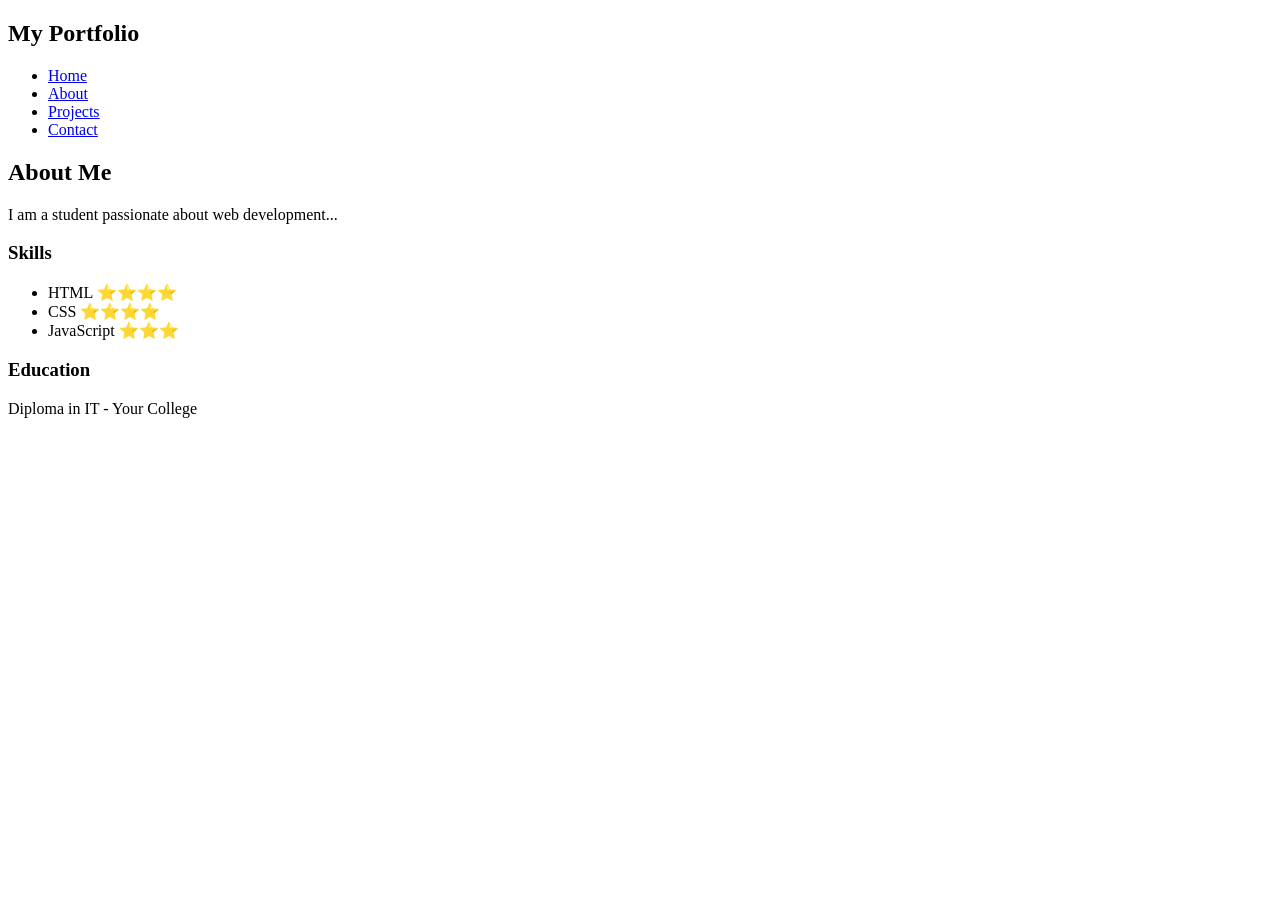
==== about.html @ 1e947635 "Add about.html" ====
<!DOCTYPE html>
<html lang="en">
<head>
    <title>About Me</title>
    <link rel="stylesheet" href="css/style.css">
</head>
<body>

<header>
    <nav>
        <h1>My Portfolio</h1>
        <ul>
            <li><a href="index.html">Home</a></li>
            <li><a href="about.html">About</a></li>
            <li><a href="projects.html">Projects</a></li>
            <li><a href="contact.html">Contact</a></li>
        </ul>
    </nav>
</header>

<section>
    <h2>About Me</h2>
    <p>I am a student passionate about web development...</p>

    <h3>Skills</h3>
    <ul>
        <li>HTML ⭐⭐⭐⭐</li>
        <li>CSS ⭐⭐⭐⭐</li>
        <li>JavaScript ⭐⭐⭐</li>
    </ul>

    <h3>Education</h3>
    <p>Diploma in IT - Your College</p>
</section>

</body>
</html>
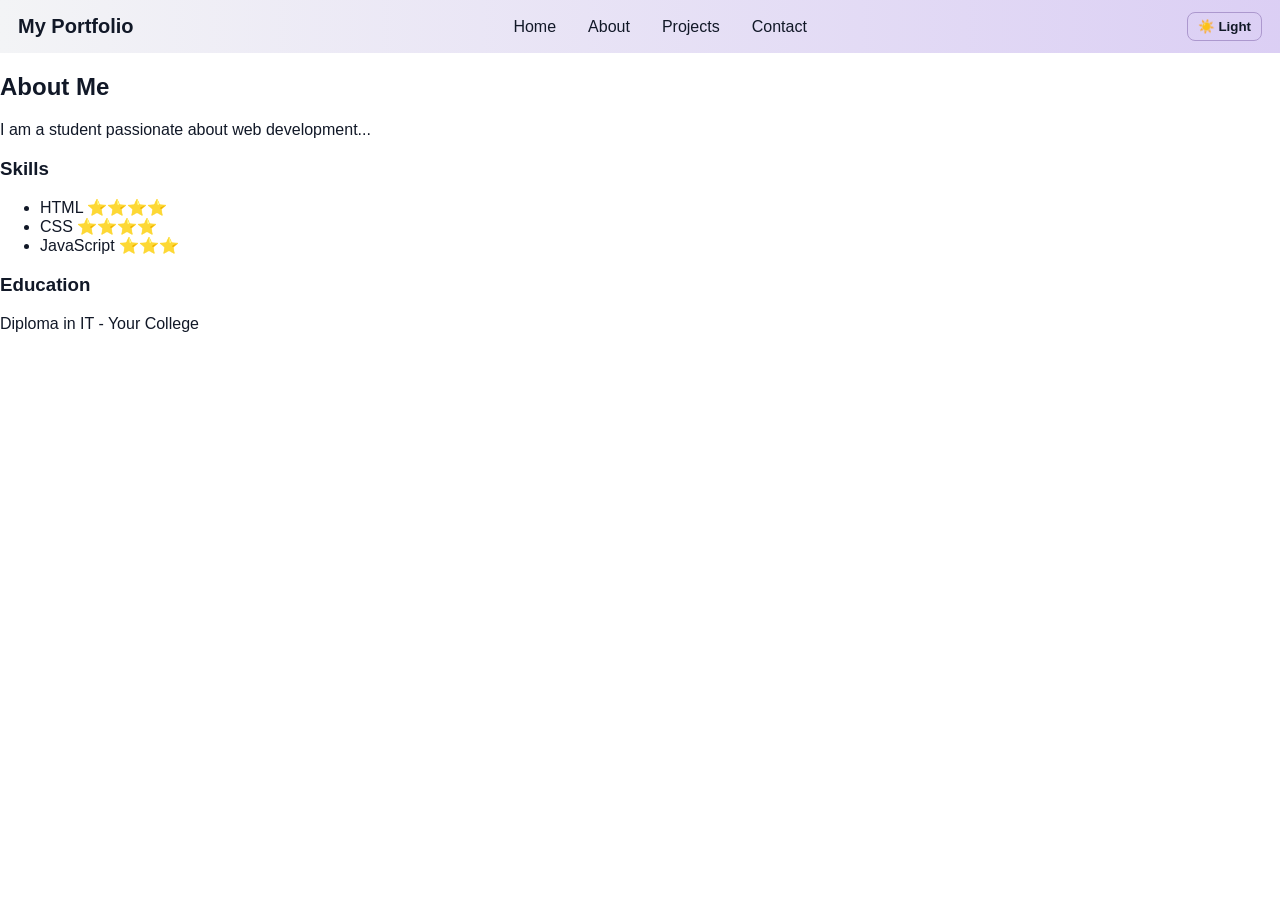
==== commit 080cc6e0: "Add dark/light theme toggle, purple styling, and theme script" ====
--- a/about.html
+++ b/about.html
@@ -15,6 +15,7 @@
             <li><a href="projects.html">Projects</a></li>
             <li><a href="contact.html">Contact</a></li>
         </ul>
+        <button id="theme-toggle" class="theme-toggle" aria-label="Toggle theme">☀️ Light</button>
     </nav>
 </header>
 
@@ -33,5 +34,6 @@
     <p>Diploma in IT - Your College</p>
 </section>
 
+<script src="js/theme.js"></script>
 </body>
 </html>
--- a/css/style.css
+++ b/css/style.css
@@ -0,0 +1,116 @@
+:root {
+    /* Light theme (defaults) */
+    --bg: #ffffff;
+    --text: #111827;
+    --nav-bg: #f3f4f6;
+    --nav-text: #111827;
+    --accent: #7C3AED; /* purple accent */
+    --card-bg: #ffffff;
+    --muted: #6b7280;
+    --silver: #c0c0c0;
+}
+
+[data-theme="dark"] {
+    /* Dark theme overrides */
+    --bg: #0b0b0e; /* near black */
+    --text: #f5f5f7;
+    --nav-bg: #0f1724;
+    --nav-text: #e6e7ea;
+    --accent: #9b59b6; /* softer purple */
+    --card-bg: #0f1114;
+    --muted: #bfc0c5;
+    --silver: #a8a8b0;
+}
+
+/* Global */
+* { box-sizing: border-box; }
+body {
+    font-family: Arial, system-ui, -apple-system, "Segoe UI", Roboto, "Helvetica Neue", sans-serif;
+    margin: 0;
+    background: var(--bg);
+    color: var(--text);
+    transition: background-color 200ms ease, color 200ms ease;
+}
+
+/* Navigation */
+nav {
+    display: flex;
+    align-items: center;
+    gap: 16px;
+    justify-content: space-between;
+    background: linear-gradient(90deg, var(--nav-bg), color-mix(in srgb, var(--nav-bg) 80%, var(--accent) 20%));
+    color: var(--nav-text);
+    padding: 12px 18px;
+}
+
+nav h1 { margin: 0; font-size: 1.25rem; }
+
+nav ul {
+    display: flex;
+    list-style: none;
+    margin: 0;
+    padding: 0;
+}
+
+nav ul li { margin: 0 8px; }
+
+nav a {
+    color: var(--nav-text);
+    text-decoration: none;
+    padding: 6px 8px;
+    border-radius: 6px;
+}
+
+nav a:hover { background: color-mix(in srgb, var(--accent) 10%, transparent); }
+
+/* Theme toggle button */
+.theme-toggle {
+    border: 1px solid color-mix(in srgb, var(--accent) 30%, var(--silver) 70%);
+    background: transparent;
+    color: var(--nav-text);
+    padding: 6px 10px;
+    border-radius: 8px;
+    cursor: pointer;
+    font-weight: 600;
+}
+
+.theme-toggle:hover { background: color-mix(in srgb, var(--accent) 8%, transparent); }
+
+.hero { text-align: center; padding: 50px; }
+.hero img { width: 150px; border-radius: 50%; }
+
+.btn {
+    background: linear-gradient(90deg, var(--accent), color-mix(in srgb, var(--accent) 70%, #ffffff 30%));
+    color: white;
+    padding: 10px 14px;
+    text-decoration: none;
+    border-radius: 8px;
+    display: inline-block;
+}
+
+.grid {
+    display: grid;
+    grid-template-columns: repeat(auto-fit, minmax(200px, 1fr));
+    gap: 20px;
+    padding: 20px;
+}
+
+.card {
+    background: var(--card-bg);
+    border: 1px solid color-mix(in srgb, var(--silver) 20%, transparent);
+    padding: 20px;
+    border-radius: 10px;
+    box-shadow: 0 6px 18px rgba(0,0,0,0.04);
+    transition: transform 160ms ease, box-shadow 160ms ease;
+}
+
+.card:hover { transform: translateY(-6px); box-shadow: 0 18px 36px rgba(0,0,0,0.12); }
+
+/* utility */
+.muted { color: var(--muted); }
+
+/* small screens */
+@media (max-width: 600px) {
+    nav { flex-wrap: wrap; gap: 8px; }
+    .grid { padding: 12px; }
+}
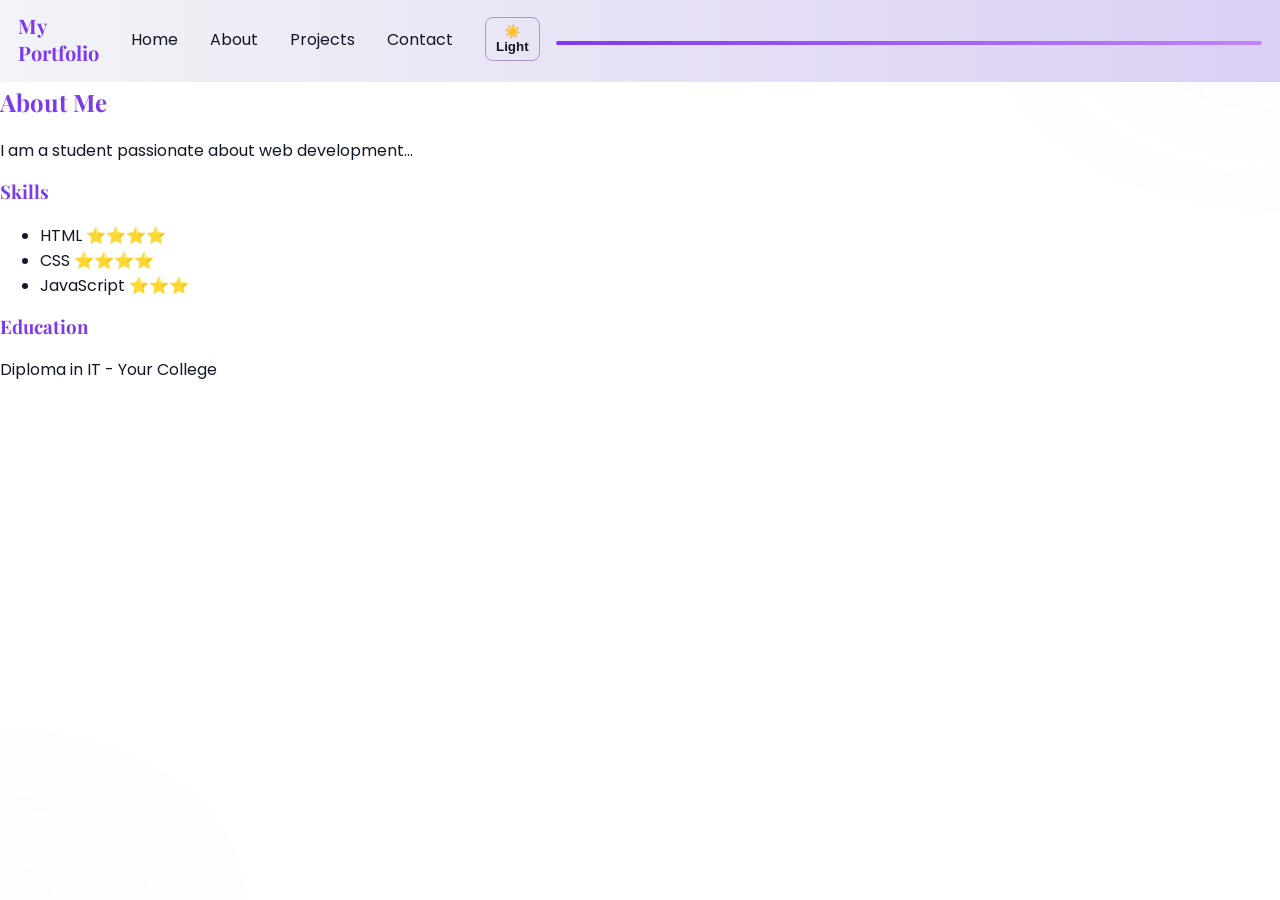
==== commit efeaa43c: "Increase purple styling, add girly fonts and decorative accents" ====
--- a/about.html
+++ b/about.html
@@ -2,6 +2,7 @@
 <html lang="en">
 <head>
     <title>About Me</title>
+    <link href="https://fonts.googleapis.com/css2?family=Playfair+Display:wght@400;700&family=Poppins:wght@300;400;600;700&display=swap" rel="stylesheet">
     <link rel="stylesheet" href="css/style.css">
 </head>
 <body>
--- a/css/style.css
+++ b/css/style.css
@@ -4,7 +4,8 @@
     --text: #111827;
     --nav-bg: #f3f4f6;
     --nav-text: #111827;
-    --accent: #7C3AED; /* purple accent */
+    --accent: #7C3AED; /* primary purple accent */
+    --accent-2: #C084FC; /* softer lavender */
     --card-bg: #ffffff;
     --muted: #6b7280;
     --silver: #c0c0c0;
@@ -17,6 +18,7 @@
     --nav-bg: #0f1724;
     --nav-text: #e6e7ea;
     --accent: #9b59b6; /* softer purple */
+    --accent-2: #B794F4;
     --card-bg: #0f1114;
     --muted: #bfc0c5;
     --silver: #a8a8b0;
@@ -25,7 +27,7 @@
 /* Global */
 * { box-sizing: border-box; }
 body {
-    font-family: Arial, system-ui, -apple-system, "Segoe UI", Roboto, "Helvetica Neue", sans-serif;
+    font-family: 'Poppins', system-ui, -apple-system, "Segoe UI", Roboto, "Helvetica Neue", sans-serif;
     margin: 0;
     background: var(--bg);
     color: var(--text);
@@ -61,7 +63,19 @@
     border-radius: 6px;
 }
 
-nav a:hover { background: color-mix(in srgb, var(--accent) 10%, transparent); }
+nav a:hover { background: color-mix(in srgb, var(--accent) 12%, transparent); color: white; }
+
+/* decorative accent under the nav */
+nav { border-bottom: 4px solid transparent; }
+nav::after {
+    content: '';
+    height: 4px;
+    display: block;
+    width: 100%;
+    background: linear-gradient(90deg, var(--accent), var(--accent-2));
+    margin-top: 8px;
+    border-radius: 4px;
+}
 
 /* Theme toggle button */
 .theme-toggle {
@@ -80,7 +94,7 @@
 .hero img { width: 150px; border-radius: 50%; }
 
 .btn {
-    background: linear-gradient(90deg, var(--accent), color-mix(in srgb, var(--accent) 70%, #ffffff 30%));
+    background: linear-gradient(90deg, var(--accent), var(--accent-2));
     color: white;
     padding: 10px 14px;
     text-decoration: none;
@@ -109,6 +123,29 @@
 /* utility */
 .muted { color: var(--muted); }
 
+/* headings and accents */
+h1, h2, h3 {
+    font-family: 'Playfair Display', serif;
+    color: var(--accent);
+    margin-top: 0.25rem;
+}
+
+a { color: var(--accent); }
+
+/* subtle page background using purple whisper */
+body::before {
+    content: '';
+    position: fixed;
+    inset: 0;
+    background: radial-gradient(ellipse at top right, color-mix(in srgb, var(--accent-2) 6%, transparent), transparent 20%), radial-gradient(ellipse at bottom left, color-mix(in srgb, var(--accent) 4%, transparent), transparent 18%);
+    pointer-events: none;
+    z-index: 0;
+    opacity: 0.35;
+}
+
+/* ensure content sits above decorative layer */
+header, section, .grid, .card { position: relative; z-index: 1; }
+
 /* small screens */
 @media (max-width: 600px) {
     nav { flex-wrap: wrap; gap: 8px; }
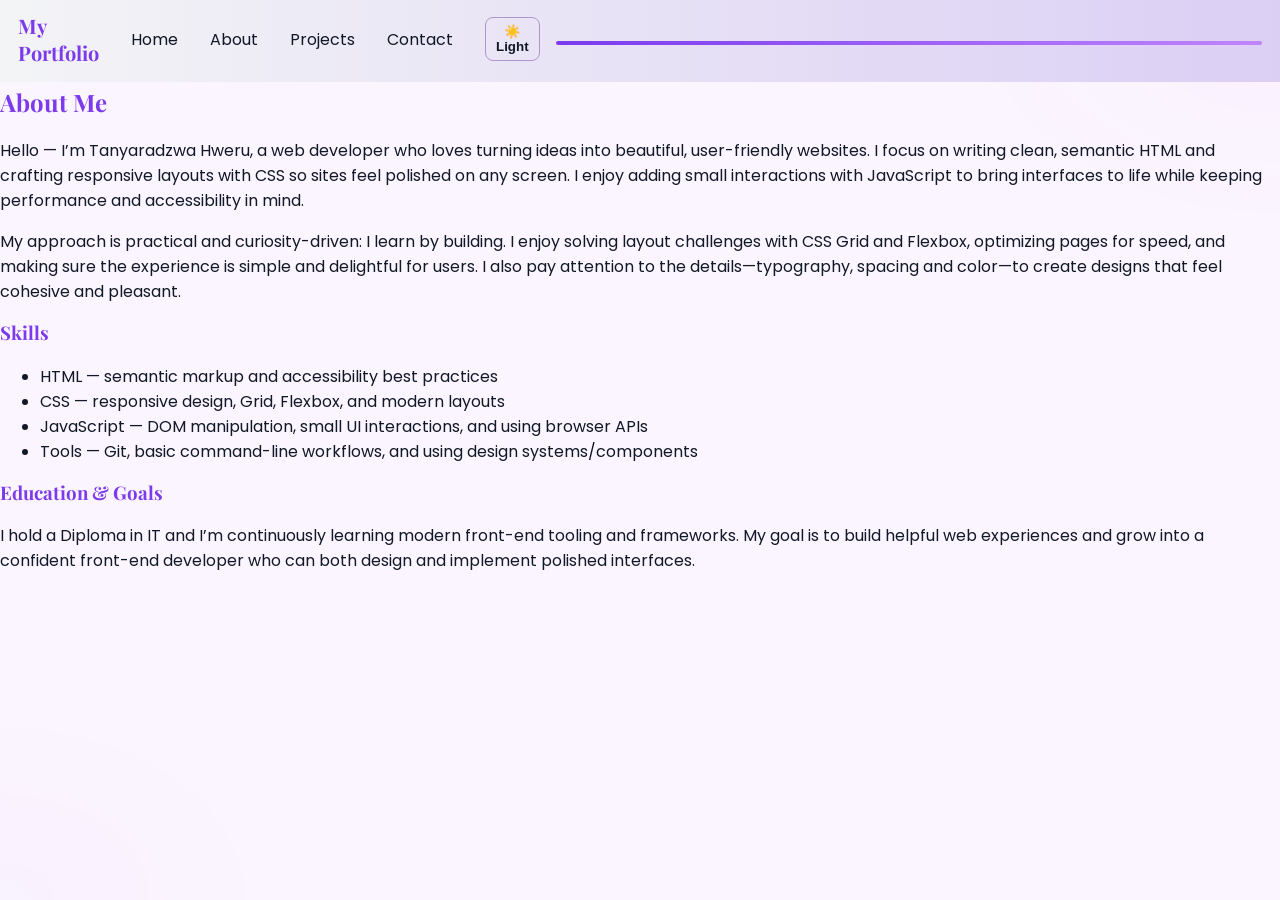
==== commit 9f36f1bb: "Improve About page: add detailed bio, skills, and goals for Tanyaradzwa Hweru" ====
--- a/about.html
+++ b/about.html
@@ -22,17 +22,20 @@
 
 <section>
     <h2>About Me</h2>
-    <p>I am a student passionate about web development...</p>
+    <p>Hello — I’m Tanyaradzwa Hweru, a web developer who loves turning ideas into beautiful, user-friendly websites. I focus on writing clean, semantic HTML and crafting responsive layouts with CSS so sites feel polished on any screen. I enjoy adding small interactions with JavaScript to bring interfaces to life while keeping performance and accessibility in mind.</p>
+
+    <p>My approach is practical and curiosity-driven: I learn by building. I enjoy solving layout challenges with CSS Grid and Flexbox, optimizing pages for speed, and making sure the experience is simple and delightful for users. I also pay attention to the details—typography, spacing and color—to create designs that feel cohesive and pleasant.</p>
 
     <h3>Skills</h3>
     <ul>
-        <li>HTML ⭐⭐⭐⭐</li>
-        <li>CSS ⭐⭐⭐⭐</li>
-        <li>JavaScript ⭐⭐⭐</li>
+        <li>HTML — semantic markup and accessibility best practices</li>
+        <li>CSS — responsive design, Grid, Flexbox, and modern layouts</li>
+        <li>JavaScript — DOM manipulation, small UI interactions, and using browser APIs</li>
+        <li>Tools — Git, basic command-line workflows, and using design systems/components</li>
     </ul>
 
-    <h3>Education</h3>
-    <p>Diploma in IT - Your College</p>
+    <h3>Education & Goals</h3>
+    <p>I hold a Diploma in IT and I’m continuously learning modern front-end tooling and frameworks. My goal is to build helpful web experiences and grow into a confident front-end developer who can both design and implement polished interfaces.</p>
 </section>
 
 <script src="js/theme.js"></script>
--- a/css/style.css
+++ b/css/style.css
@@ -1,6 +1,7 @@
 :root {
     /* Light theme (defaults) */
-    --bg: #ffffff;
+    /* soft pastel purple background for a girly/light appearance */
+    --bg: #FBF5FF;
     --text: #111827;
     --nav-bg: #f3f4f6;
     --nav-text: #111827;
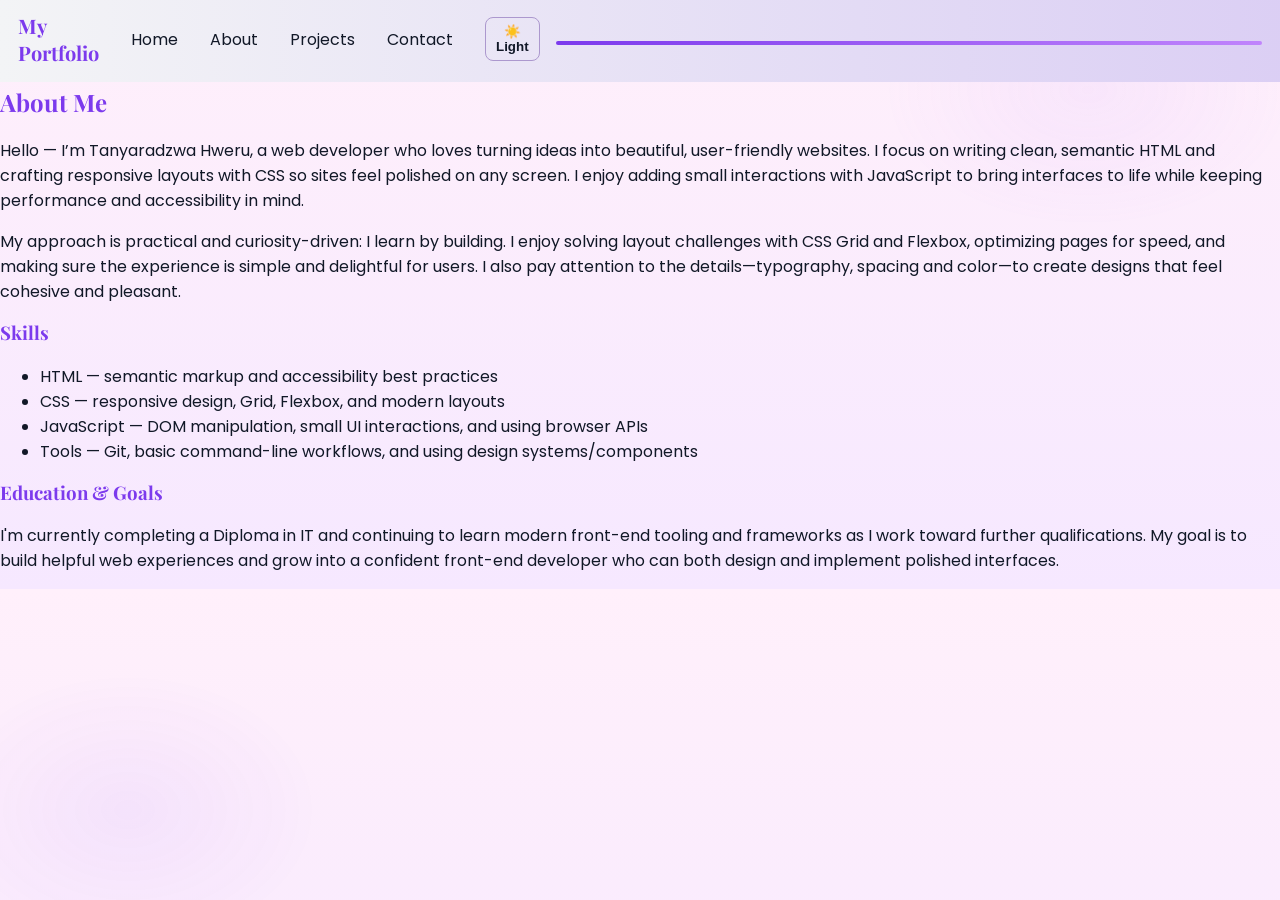
==== commit 36bd6a96: "Clarify education status: currently completing a Diploma and pursuing further qualifications" ====
--- a/about.html
+++ b/about.html
@@ -35,7 +35,7 @@
     </ul>
 
     <h3>Education & Goals</h3>
-    <p>I hold a Diploma in IT and I’m continuously learning modern front-end tooling and frameworks. My goal is to build helpful web experiences and grow into a confident front-end developer who can both design and implement polished interfaces.</p>
+    <p>I'm currently completing a Diploma in IT and continuing to learn modern front-end tooling and frameworks as I work toward further qualifications. My goal is to build helpful web experiences and grow into a confident front-end developer who can both design and implement polished interfaces.</p>
 </section>
 
 <script src="js/theme.js"></script>
--- a/css/style.css
+++ b/css/style.css
@@ -1,7 +1,8 @@
 :root {
     /* Light theme (defaults) */
-    /* soft pastel purple background for a girly/light appearance */
-    --bg: #FBF5FF;
+    /* warmer girly pastel that blends nicely with purple (soft blush-lavender) */
+    --bg: #FFF0FB; /* soft blush */
+    --bg-accent: #F6E8FF; /* lavender blend */
     --text: #111827;
     --nav-bg: #f3f4f6;
     --nav-text: #111827;
@@ -13,16 +14,17 @@
 }
 
 [data-theme="dark"] {
-    /* Dark theme overrides */
-    --bg: #0b0b0e; /* near black */
+    /* Dark theme overrides - fully dark background */
+    --bg: #000000; /* pure black for fully dark background */
+    --bg-accent: #000000;
     --text: #f5f5f7;
-    --nav-bg: #0f1724;
+    --nav-bg: #000000;
     --nav-text: #e6e7ea;
-    --accent: #9b59b6; /* softer purple */
-    --accent-2: #B794F4;
-    --card-bg: #0f1114;
+    --accent: #9b59b6; /* softer purple accent for highlights */
+    --accent-2: #5e3aa8;
+    --card-bg: #070708; /* very dark card background */
     --muted: #bfc0c5;
-    --silver: #a8a8b0;
+    --silver: #6e6e76;
 }
 
 /* Global */
@@ -30,7 +32,8 @@
 body {
     font-family: 'Poppins', system-ui, -apple-system, "Segoe UI", Roboto, "Helvetica Neue", sans-serif;
     margin: 0;
-    background: var(--bg);
+    /* gentle vertical gradient using the purple variables */
+    background: linear-gradient(180deg, var(--bg) 0%, var(--bg-accent) 100%);
     color: var(--text);
     transition: background-color 200ms ease, color 200ms ease;
 }
@@ -111,11 +114,12 @@
 }
 
 .card {
-    background: var(--card-bg);
-    border: 1px solid color-mix(in srgb, var(--silver) 20%, transparent);
+    /* slight purple tint to cards so they feel part of the theme */
+    background: color-mix(in srgb, var(--accent-2) 6%, var(--card-bg));
+    border: 1px solid color-mix(in srgb, var(--silver) 18%, transparent);
     padding: 20px;
-    border-radius: 10px;
-    box-shadow: 0 6px 18px rgba(0,0,0,0.04);
+    border-radius: 12px;
+    box-shadow: 0 10px 24px rgba(124,58,237,0.06);
     transition: transform 160ms ease, box-shadow 160ms ease;
 }
 
@@ -134,14 +138,36 @@
 a { color: var(--accent); }
 
 /* subtle page background using purple whisper */
+
 body::before {
-    content: '';
-    position: fixed;
-    inset: 0;
-    background: radial-gradient(ellipse at top right, color-mix(in srgb, var(--accent-2) 6%, transparent), transparent 20%), radial-gradient(ellipse at bottom left, color-mix(in srgb, var(--accent) 4%, transparent), transparent 18%);
-    pointer-events: none;
-    z-index: 0;
-    opacity: 0.35;
+        content: '';
+        position: fixed;
+        inset: 0;
+        /* larger, softer purple decorative shapes for a more obvious purple background */
+        background:
+            radial-gradient(600px 400px at 85% 10%, color-mix(in srgb, var(--accent-2) 18%, transparent), transparent 35%),
+            radial-gradient(500px 360px at 10% 90%, color-mix(in srgb, var(--accent) 12%, transparent), transparent 40%);
+        pointer-events: none;
+        z-index: 0;
+        opacity: 0.45;
+}
+
+/* when dark theme is active hide decorative background so it's fully dark */
+[data-theme="dark"] body::before {
+    display: none;
+    opacity: 0;
+}
+
+/* remove the purple underline in nav for dark theme to keep it clean */
+[data-theme="dark"] nav::after {
+    background: linear-gradient(90deg, var(--nav-bg), var(--nav-bg));
+}
+
+/* slightly darker card shadows and cleaner borders in dark mode */
+[data-theme="dark"] .card {
+    background: var(--card-bg);
+    box-shadow: 0 6px 18px rgba(0,0,0,0.6);
+    border: 1px solid color-mix(in srgb, var(--silver) 10%, transparent);
 }
 
 /* ensure content sits above decorative layer */
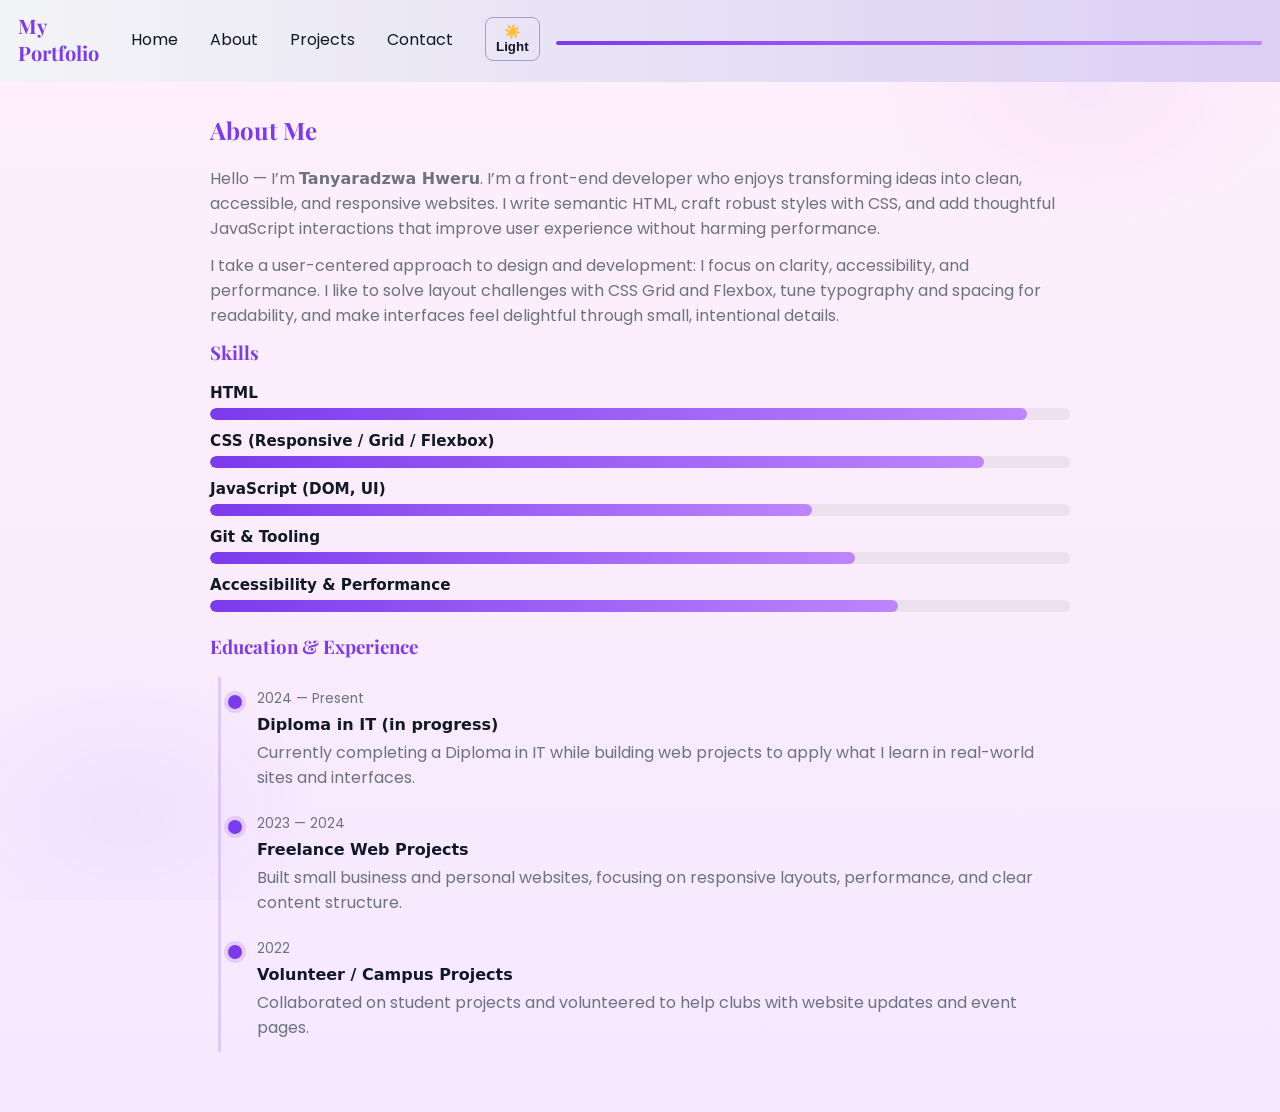
==== commit a65af45e: "About page: detailed bio, skills bars, education & experience timeline; add CSS" ====
--- a/about.html
+++ b/about.html
@@ -20,22 +20,66 @@
     </nav>
 </header>
 
-<section>
+<section class="about-section">
     <h2>About Me</h2>
-    <p>Hello — I’m Tanyaradzwa Hweru, a web developer who loves turning ideas into beautiful, user-friendly websites. I focus on writing clean, semantic HTML and crafting responsive layouts with CSS so sites feel polished on any screen. I enjoy adding small interactions with JavaScript to bring interfaces to life while keeping performance and accessibility in mind.</p>
 
-    <p>My approach is practical and curiosity-driven: I learn by building. I enjoy solving layout challenges with CSS Grid and Flexbox, optimizing pages for speed, and making sure the experience is simple and delightful for users. I also pay attention to the details—typography, spacing and color—to create designs that feel cohesive and pleasant.</p>
+    <div class="about-bio">
+        <p>Hello — I’m <strong>Tanyaradzwa Hweru</strong>. I’m a front-end developer who enjoys transforming ideas into clean, accessible, and responsive websites. I write semantic HTML, craft robust styles with CSS, and add thoughtful JavaScript interactions that improve user experience without harming performance.</p>
+
+        <p>I take a user-centered approach to design and development: I focus on clarity, accessibility, and performance. I like to solve layout challenges with CSS Grid and Flexbox, tune typography and spacing for readability, and make interfaces feel delightful through small, intentional details.</p>
+    </div>
 
     <h3>Skills</h3>
-    <ul>
-        <li>HTML — semantic markup and accessibility best practices</li>
-        <li>CSS — responsive design, Grid, Flexbox, and modern layouts</li>
-        <li>JavaScript — DOM manipulation, small UI interactions, and using browser APIs</li>
-        <li>Tools — Git, basic command-line workflows, and using design systems/components</li>
-    </ul>
+    <div class="skills">
+        <div class="skill">
+            <div class="skill-name">HTML</div>
+            <div class="skill-bar"><div class="skill-level" style="width: 95%"></div></div>
+        </div>
+        <div class="skill">
+            <div class="skill-name">CSS (Responsive / Grid / Flexbox)</div>
+            <div class="skill-bar"><div class="skill-level" style="width: 90%"></div></div>
+        </div>
+        <div class="skill">
+            <div class="skill-name">JavaScript (DOM, UI)</div>
+            <div class="skill-bar"><div class="skill-level" style="width: 70%"></div></div>
+        </div>
+        <div class="skill">
+            <div class="skill-name">Git & Tooling</div>
+            <div class="skill-bar"><div class="skill-level" style="width: 75%"></div></div>
+        </div>
+        <div class="skill">
+            <div class="skill-name">Accessibility & Performance</div>
+            <div class="skill-bar"><div class="skill-level" style="width: 80%"></div></div>
+        </div>
+    </div>
 
-    <h3>Education & Goals</h3>
-    <p>I'm currently completing a Diploma in IT and continuing to learn modern front-end tooling and frameworks as I work toward further qualifications. My goal is to build helpful web experiences and grow into a confident front-end developer who can both design and implement polished interfaces.</p>
+    <h3>Education & Experience</h3>
+    <div class="timeline">
+        <div class="timeline-item">
+            <div class="timeline-date">2024 — Present</div>
+            <div class="timeline-content">
+                <h4>Diploma in IT (in progress)</h4>
+                <p>Currently completing a Diploma in IT while building web projects to apply what I learn in real-world sites and interfaces.</p>
+            </div>
+        </div>
+
+        <div class="timeline-item">
+            <div class="timeline-date">2023 — 2024</div>
+            <div class="timeline-content">
+                <h4>Freelance Web Projects</h4>
+                <p>Built small business and personal websites, focusing on responsive layouts, performance, and clear content structure.</p>
+            </div>
+        </div>
+
+        <div class="timeline-item">
+            <div class="timeline-date">2022</div>
+            <div class="timeline-content">
+                <h4>Volunteer / Campus Projects</h4>
+                <p>Collaborated on student projects and volunteered to help clubs with website updates and event pages.</p>
+            </div>
+        </div>
+    </div>
+
 </section>
 
 <script src="js/theme.js"></script>
--- a/css/style.css
+++ b/css/style.css
@@ -95,7 +95,18 @@
 .theme-toggle:hover { background: color-mix(in srgb, var(--accent) 8%, transparent); }
 
 .hero { text-align: center; padding: 50px; }
-.hero img { width: 150px; border-radius: 50%; }
+.hero { display: flex; align-items: center; gap: 28px; padding: 50px; justify-content: center; }
+.hero img, .profile-photo { width: 150px; height: 150px; object-fit: cover; border-radius: 50%; }
+.profile-photo { border: 6px solid rgba(124,58,237,0.12); box-shadow: 0 12px 30px rgba(124,58,237,0.10); }
+
+.hero-content { max-width: 720px; text-align: left; }
+.hero-content h2 { margin: 0 0 6px 0; font-size: 2rem; }
+.tagline { margin: 0 0 12px 0; color: color-mix(in srgb, var(--accent) 40%, var(--text)); font-weight: 600; }
+.intro { margin: 0 0 18px 0; color: var(--muted); }
+.hero-ctas { display: flex; gap: 12px; align-items: center; }
+
+.btn.secondary { background: transparent; color: var(--accent); border: 2px solid color-mix(in srgb, var(--accent) 20%, var(--silver)); padding: 8px 12px; }
+.btn.secondary:hover { background: color-mix(in srgb, var(--accent) 10%, transparent); color: white; }
 
 .btn {
     background: linear-gradient(90deg, var(--accent), var(--accent-2));
@@ -173,8 +184,33 @@
 /* ensure content sits above decorative layer */
 header, section, .grid, .card { position: relative; z-index: 1; }
 
+/* About page styles */
+.about-section { padding: 28px 20px 60px 20px; max-width: 900px; margin: 0 auto; }
+.about-bio p { margin: 0 0 12px 0; color: var(--muted); }
+
+.skills { display: grid; gap: 12px; margin: 12px 0 22px 0; }
+.skill { display: grid; gap: 6px; }
+.skill-name { font-weight: 600; color: var(--text); font-size: 0.95rem; }
+.skill-bar { background: color-mix(in srgb, var(--silver) 25%, transparent); height: 12px; border-radius: 999px; overflow: hidden; }
+.skill-level { height: 100%; background: linear-gradient(90deg, var(--accent), var(--accent-2)); border-radius: 999px; transition: width 500ms ease; }
+
+.timeline { border-left: 3px solid color-mix(in srgb, var(--accent) 18%, transparent); margin-left: 8px; padding-left: 18px; }
+.timeline-item { position: relative; padding: 12px 0 12px 18px; }
+.timeline-item::before { content: ''; position: absolute; left: -11px; top: 18px; width: 14px; height: 14px; border-radius: 50%; background: var(--accent); box-shadow: 0 0 0 4px color-mix(in srgb, var(--accent) 16%, transparent); }
+.timeline-date { font-size: 0.85rem; color: var(--muted); margin-bottom: 6px; }
+.timeline-content h4 { margin: 0 0 6px 0; font-size: 1rem; }
+.timeline-content p { margin: 0; color: var(--muted); }
+
+@media (max-width: 600px) {
+    .about-section { padding: 16px; }
+    .skill-bar { height: 10px; }
+}
+
 /* small screens */
 @media (max-width: 600px) {
     nav { flex-wrap: wrap; gap: 8px; }
     .grid { padding: 12px; }
+    .hero { flex-direction: column; padding: 28px; }
+    .hero-content { text-align: center; }
+    .hero-ctas { justify-content: center; }
 }
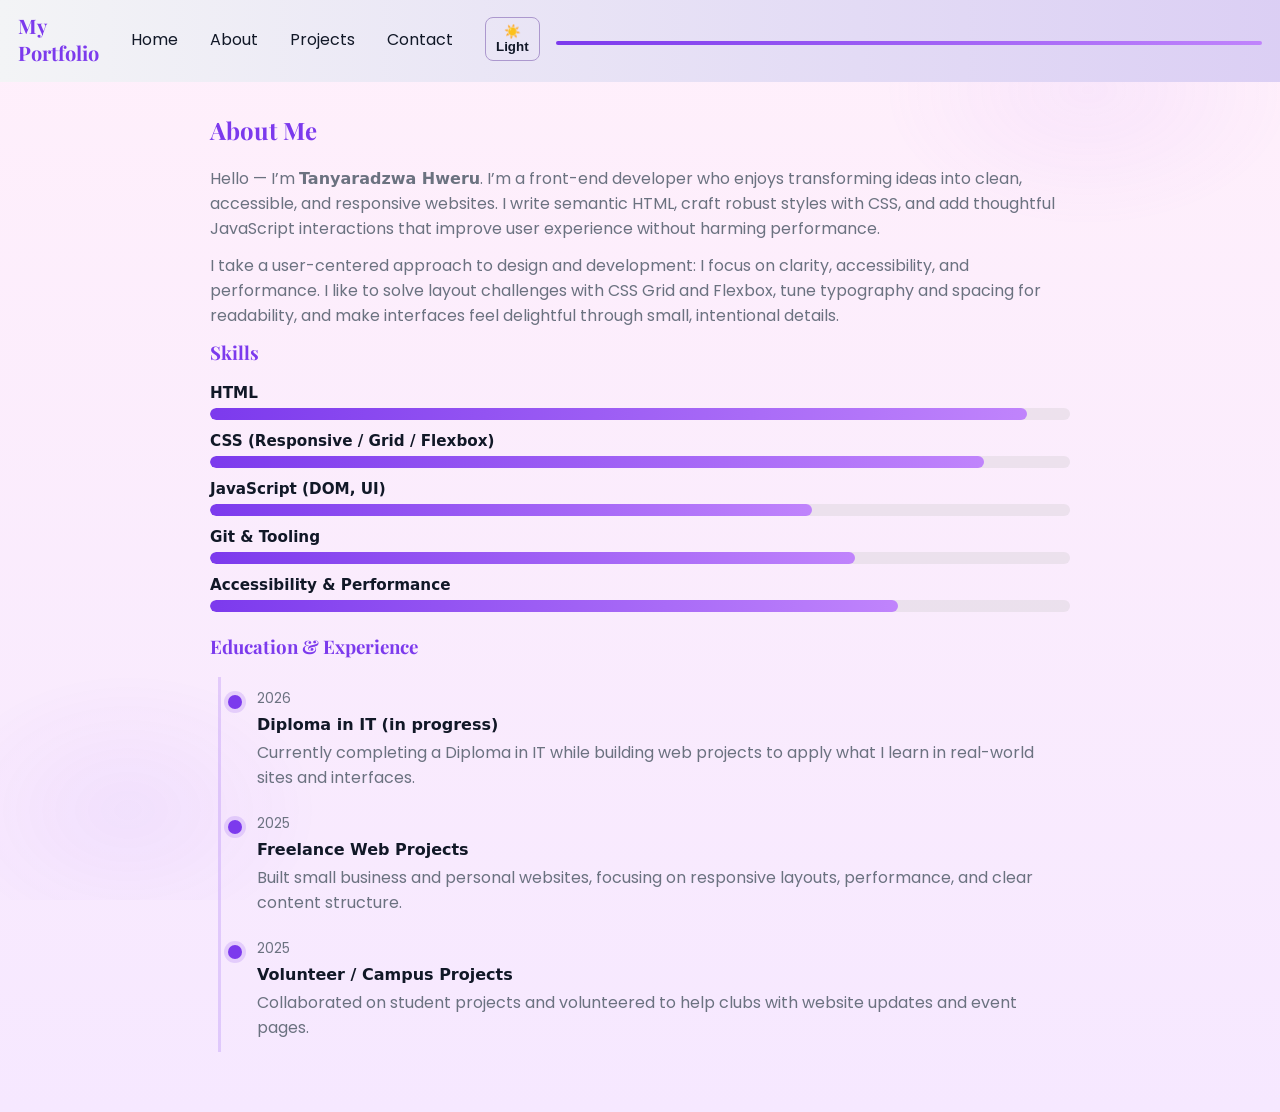
==== commit 626b2709: "Update timeline years: Diploma 2026, Freelance 2025, Volunteer 2025" ====
--- a/about.html
+++ b/about.html
@@ -56,7 +56,7 @@
     <h3>Education & Experience</h3>
     <div class="timeline">
         <div class="timeline-item">
-            <div class="timeline-date">2024 — Present</div>
+            <div class="timeline-date">2026</div>
             <div class="timeline-content">
                 <h4>Diploma in IT (in progress)</h4>
                 <p>Currently completing a Diploma in IT while building web projects to apply what I learn in real-world sites and interfaces.</p>
@@ -64,7 +64,7 @@
         </div>
 
         <div class="timeline-item">
-            <div class="timeline-date">2023 — 2024</div>
+            <div class="timeline-date">2025</div>
             <div class="timeline-content">
                 <h4>Freelance Web Projects</h4>
                 <p>Built small business and personal websites, focusing on responsive layouts, performance, and clear content structure.</p>
@@ -72,7 +72,7 @@
         </div>
 
         <div class="timeline-item">
-            <div class="timeline-date">2022</div>
+            <div class="timeline-date">2025</div>
             <div class="timeline-content">
                 <h4>Volunteer / Campus Projects</h4>
                 <p>Collaborated on student projects and volunteered to help clubs with website updates and event pages.</p>
